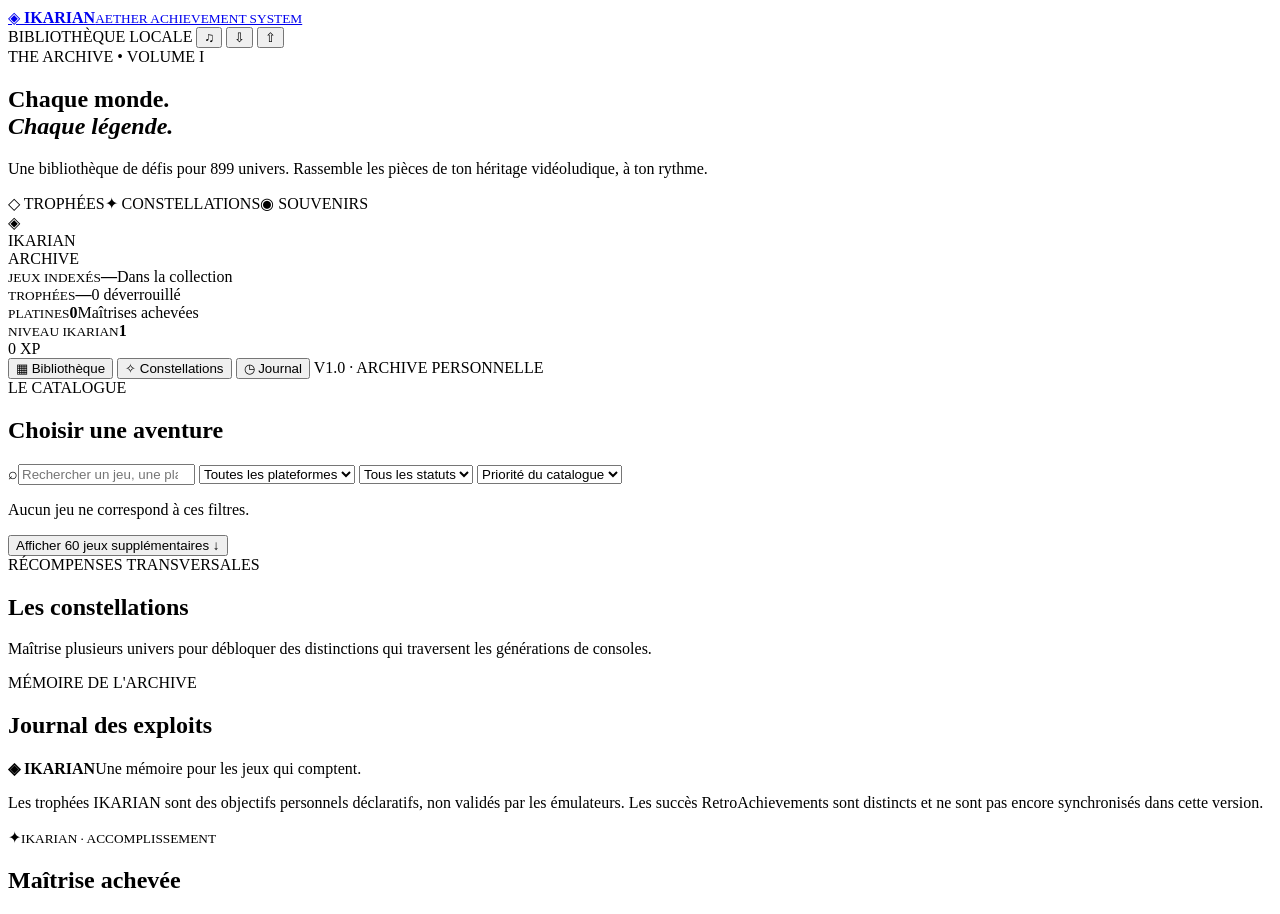
==== docs/ikarian/index.html @ 70b1ec7c "feat(ikarian): add responsive archive dashboard shell" ====
<!doctype html>
<html lang="fr">
<head>
  <meta charset="utf-8">
  <meta name="viewport" content="width=device-width,initial-scale=1,viewport-fit=cover">
  <meta name="theme-color" content="#090912">
  <meta name="description" content="IKARIAN — ton musée vivant de trophées et de collections rétro.">
  <title>IKARIAN — Aether Achievement System</title>
  <link rel="stylesheet" href="styles.css">
  <script src="app.js" defer></script>
</head>
<body>
  <div class="ambient ambient-1"></div><div class="ambient ambient-2"></div>
  <div class="shell">
    <header class="topbar">
      <a class="brand" href="./" aria-label="IKARIAN accueil">
        <span class="brand-mark">◈</span>
        <span><strong>IKARIAN</strong><small>AETHER ACHIEVEMENT SYSTEM</small></span>
      </a>
      <div class="top-actions">
        <span class="mode-chip"><span class="pulse"></span> BIBLIOTHÈQUE LOCALE</span>
        <button class="icon-button" id="sound" title="Activer / désactiver les sons" aria-label="Activer ou désactiver les sons">♫</button>
        <button class="icon-button" id="export" title="Exporter la sauvegarde" aria-label="Exporter la sauvegarde">⇩</button>
        <button class="icon-button" id="import" title="Importer une sauvegarde" aria-label="Importer une sauvegarde">⇧</button>
        <input id="importfile" type="file" accept=".json,application/json" hidden>
      </div>
    </header>

    <main>
      <section class="hero">
        <div class="hero-copy">
          <span class="eyebrow"><span class="eyebrow-line"></span> THE ARCHIVE • VOLUME I</span>
          <h1>Chaque monde.<br><em>Chaque légende.</em></h1>
          <p>Une bibliothèque de défis pour 899 univers. Rassemble les pièces de ton héritage vidéoludique, à ton rythme.</p>
          <div class="hero-tags"><span>◇ TROPHÉES</span><span>✦ CONSTELLATIONS</span><span>◉ SOUVENIRS</span></div>
        </div>
        <div class="hero-emblem" aria-hidden="true"><div class="emblem-rings"><div class="emblem-core">◈</div></div><span>IKARIAN<br>ARCHIVE</span></div>
      </section>

      <section class="stats" id="stats" aria-live="polite">
        <div class="stat"><small>JEUX INDEXÉS</small><strong id="stat-games">—</strong><span>Dans la collection</span></div>
        <div class="stat"><small>TROPHÉES</small><strong id="stat-trophies">—</strong><span id="stat-unlocks">0 déverrouillé</span></div>
        <div class="stat"><small>PLATINES</small><strong id="stat-platinum">0</strong><span>Maîtrises achevées</span></div>
        <div class="stat stat-level"><small>NIVEAU IKARIAN</small><strong id="stat-level">1</strong><div class="level-bar"><div id="level-progress"></div></div><span id="stat-xp">0 XP</span></div>
      </section>

      <nav class="tabs" aria-label="Sections IKARIAN">
        <button data-tab="collection" class="tab active">▦ <span>Bibliothèque</span></button>
        <button data-tab="constellations" class="tab">✧ <span>Constellations</span></button>
        <button data-tab="journal" class="tab">◷ <span>Journal</span></button>
        <span class="nav-right">V1.0 · ARCHIVE PERSONNELLE</span>
      </nav>

      <section id="collection-page" class="page">
        <div class="section-heading"><div><span class="kicker">LE CATALOGUE</span><h2>Choisir une aventure</h2></div><div class="result-count" id="counter"></div></div>
        <div class="filters">
          <label class="search-field"><span>⌕</span><input id="search" type="search" placeholder="Rechercher un jeu, une plateforme, un genre…" autocomplete="off" aria-label="Rechercher un jeu"></label>
          <select id="platform" aria-label="Filtrer par plateforme"><option value="">Toutes les plateformes</option></select>
          <select id="status" aria-label="Filtrer par progression"><option value="all">Tous les statuts</option><option value="new">À découvrir</option><option value="started">En cours</option><option value="complete">Platines</option><option value="favorites">Favoris</option></select>
          <select id="sort" aria-label="Trier les jeux"><option value="priority">Priorité du catalogue</option><option value="title">Titre A → Z</option><option value="progress">Progression</option><option value="platform">Plateforme</option></select>
        </div>
        <div class="games-grid" id="games"></div>
        <p class="empty hidden" id="empty">Aucun jeu ne correspond à ces filtres.</p>
        <div class="load-row"><button class="secondary-button hidden" id="more">Afficher 60 jeux supplémentaires ↓</button></div>
      </section>

      <section id="constellations-page" class="page hidden">
        <div class="section-heading"><div><span class="kicker">RÉCOMPENSES TRANSVERSALES</span><h2>Les constellations</h2></div></div>
        <p class="section-desc">Maîtrise plusieurs univers pour débloquer des distinctions qui traversent les générations de consoles.</p>
        <div class="constellation-grid" id="constellations"></div>
      </section>

      <section id="journal-page" class="page hidden">
        <div class="section-heading"><div><span class="kicker">MÉMOIRE DE L'ARCHIVE</span><h2>Journal des exploits</h2></div></div>
        <div class="journal" id="journal"></div>
      </section>

      <footer>
        <div><strong>◈ IKARIAN</strong><span>Une mémoire pour les jeux qui comptent.</span></div>
        <p>Les trophées IKARIAN sont des objectifs personnels déclaratifs, non validés par les émulateurs. Les succès RetroAchievements sont distincts et ne sont pas encore synchronisés dans cette version.</p>
      </footer>
    </main>
  </div>

  <dialog id="game-dialog" aria-labelledby="dialog-title">
    <div class="dialog-body">
      <div class="dialog-top"><span class="kicker" id="dialog-platform"></span><button id="close-dialog" class="icon-button" aria-label="Fermer">✕</button></div>
      <div class="dialog-title-row"><div><h2 id="dialog-title"></h2><p id="dialog-summary"></p></div><button id="favorite" class="favorite-button" aria-label="Ajouter aux favoris">☆</button></div>
      <div class="dialog-progress"><span id="dialog-progress-text"></span><strong id="dialog-percent"></strong><div class="progress-rail"><div id="dialog-progress-bar"></div></div></div>
      <p class="disclaimer">Défis IKARIAN personnels : tu valides manuellement ce que tu as réalisé. Aucun déblocage n'est présenté comme vérifié par le jeu.</p>
      <div class="trophy-list" id="trophy-list"></div>
      <label class="notes-label" for="notes">Carnet de voyage <small>(enregistré localement)</small></label>
      <textarea id="notes" placeholder="Une découverte, un souvenir, un objectif particulier…"></textarea>
      <div class="dialog-footer"><button id="save-note" class="primary-button">Enregistrer le carnet</button><span id="save-status" aria-live="polite"></span></div>
    </div>
  </dialog>
  <div id="toast-stack" class="toast-stack" aria-live="polite"></div>
  <div id="celebration" class="celebration hidden" aria-hidden="true"><div class="celebration-inner"><span class="burst-symbol">✦</span><small>IKARIAN · ACCOMPLISSEMENT</small><h2 id="celebration-title">Maîtrise achevée</h2><p id="celebration-subtitle"></p></div></div>
</body>
</html>
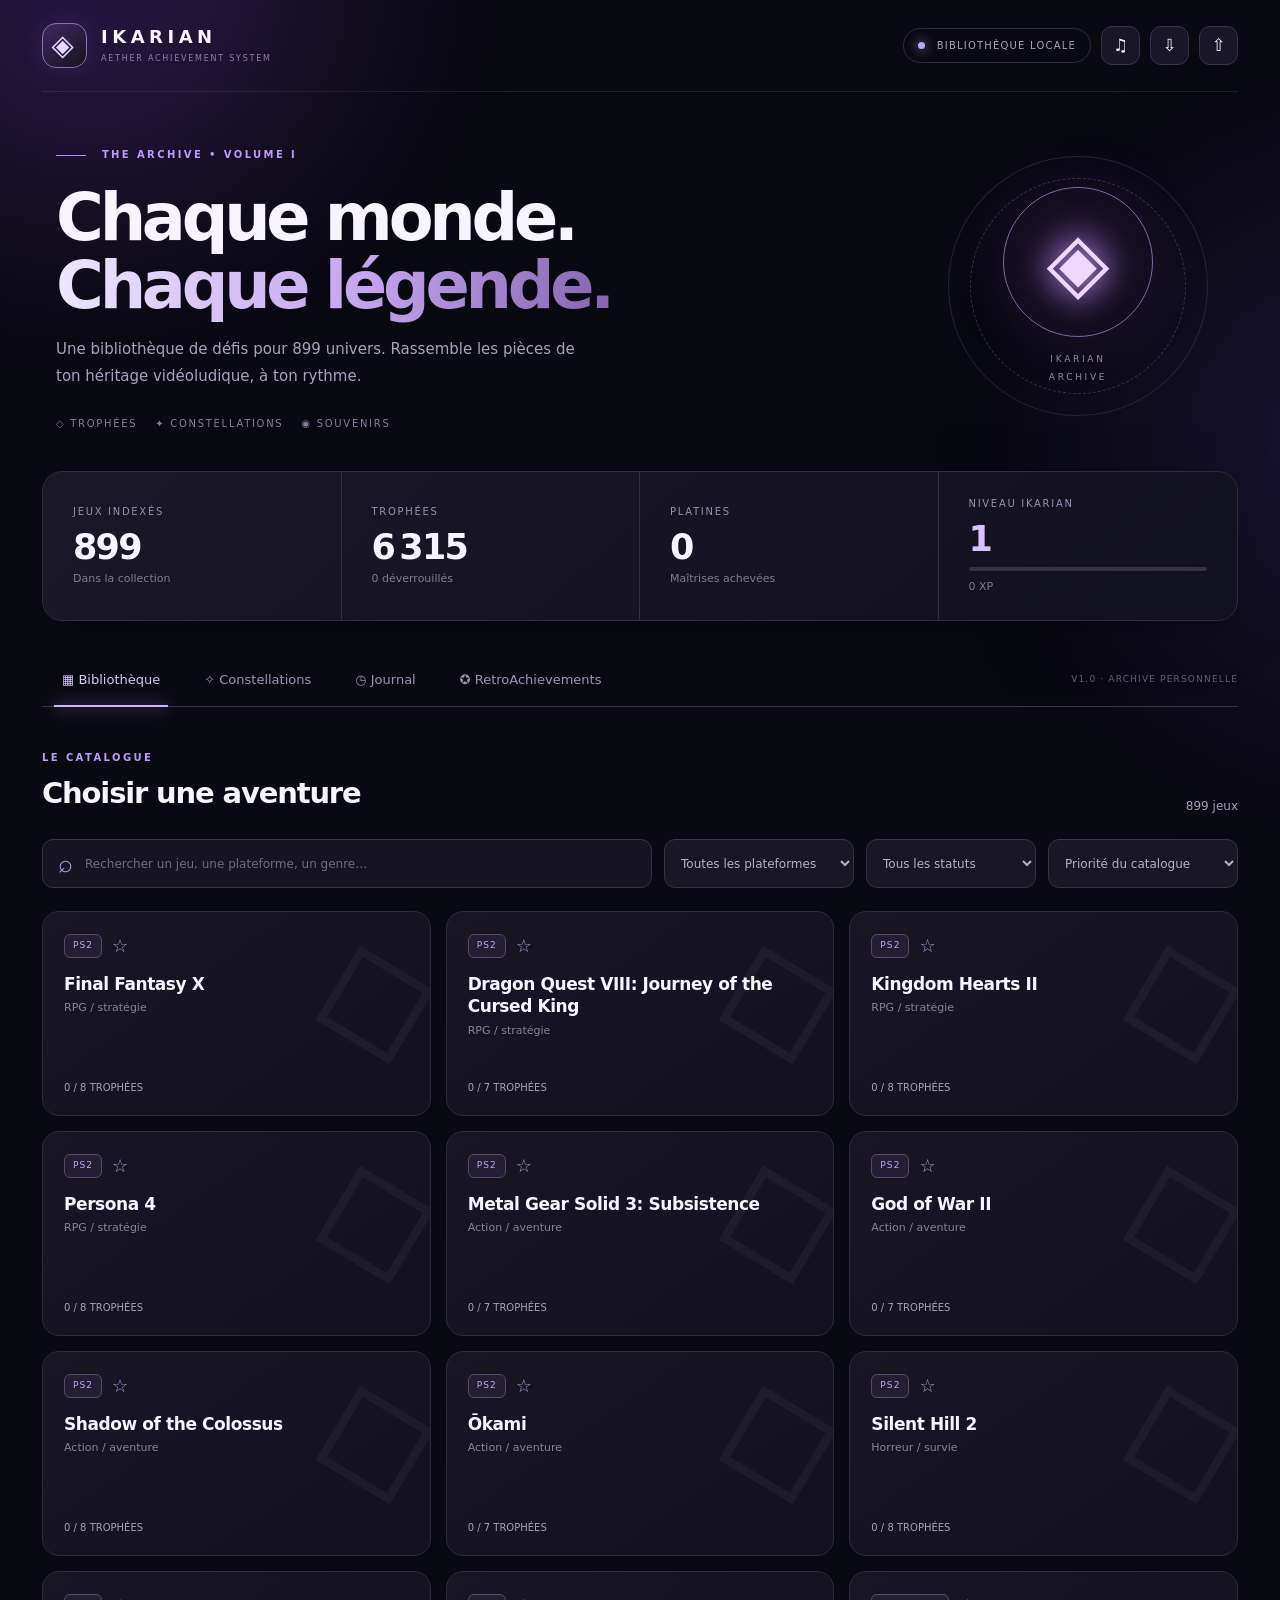
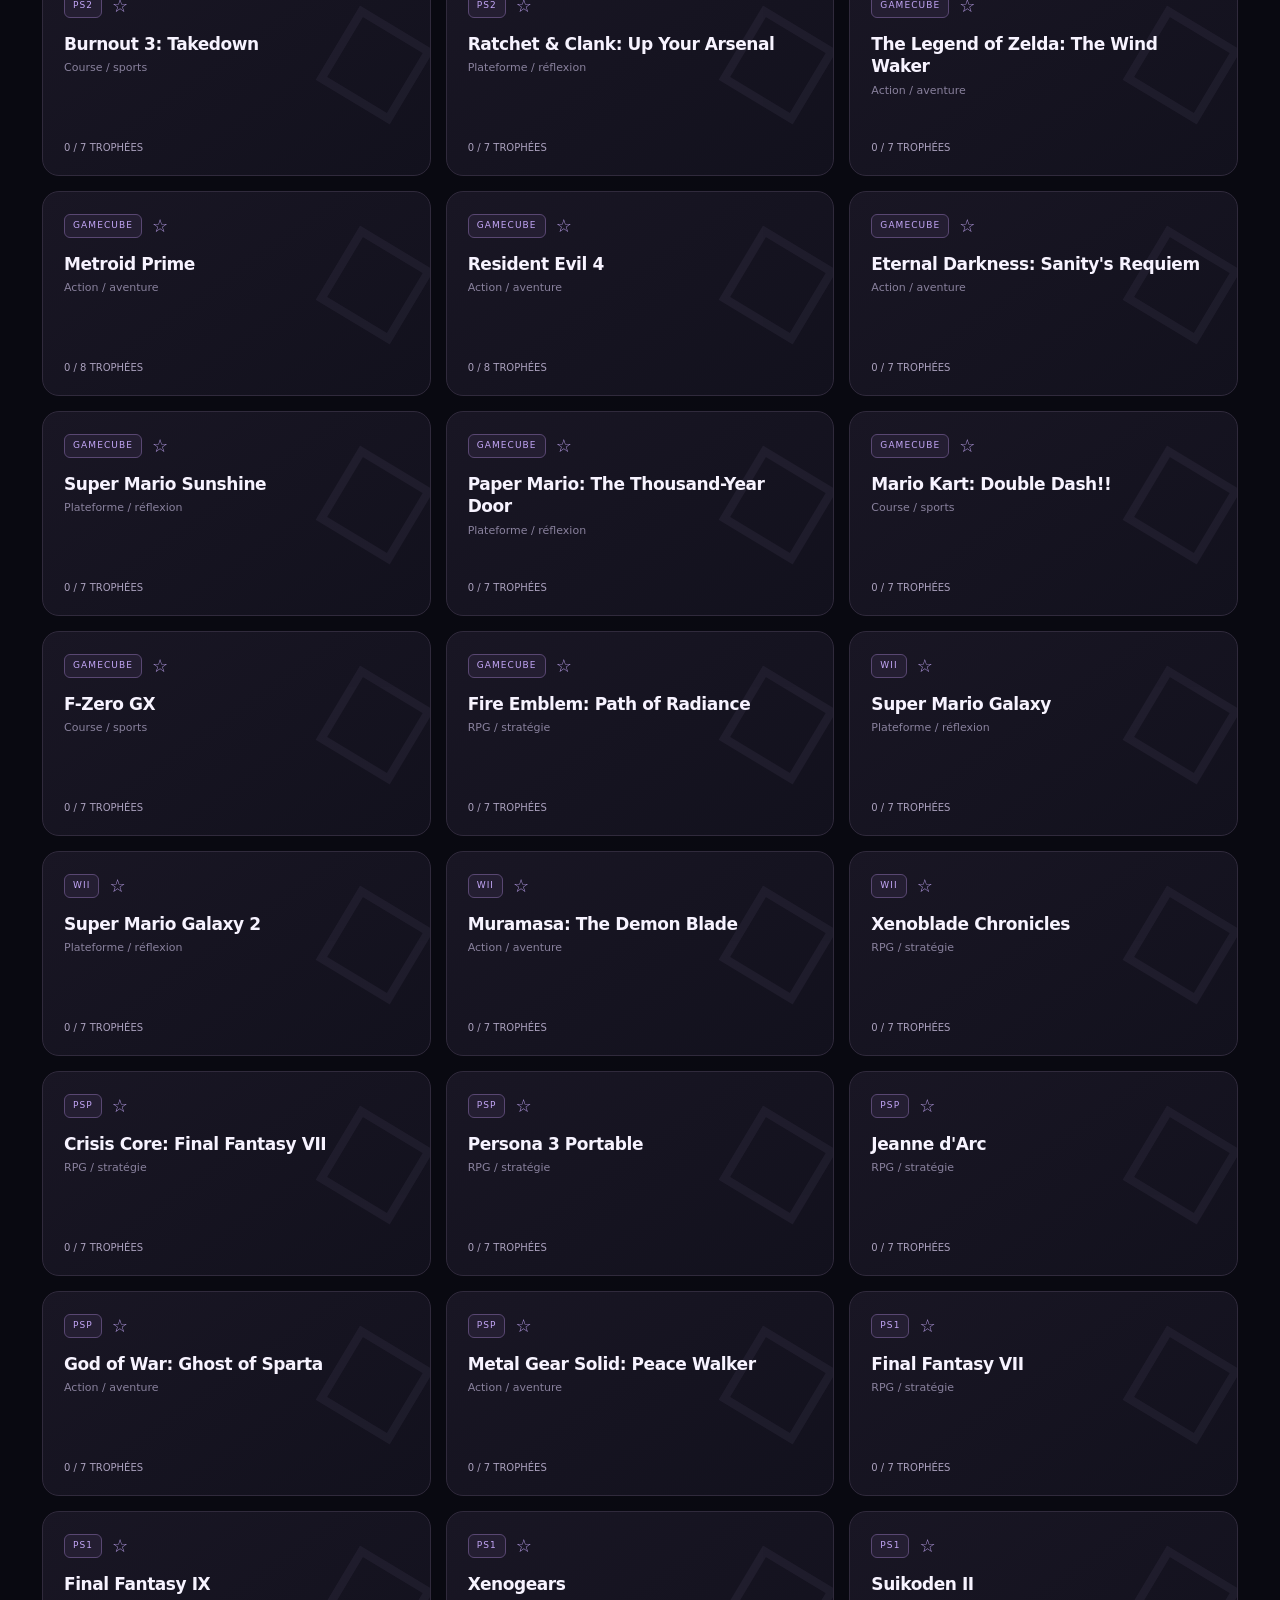
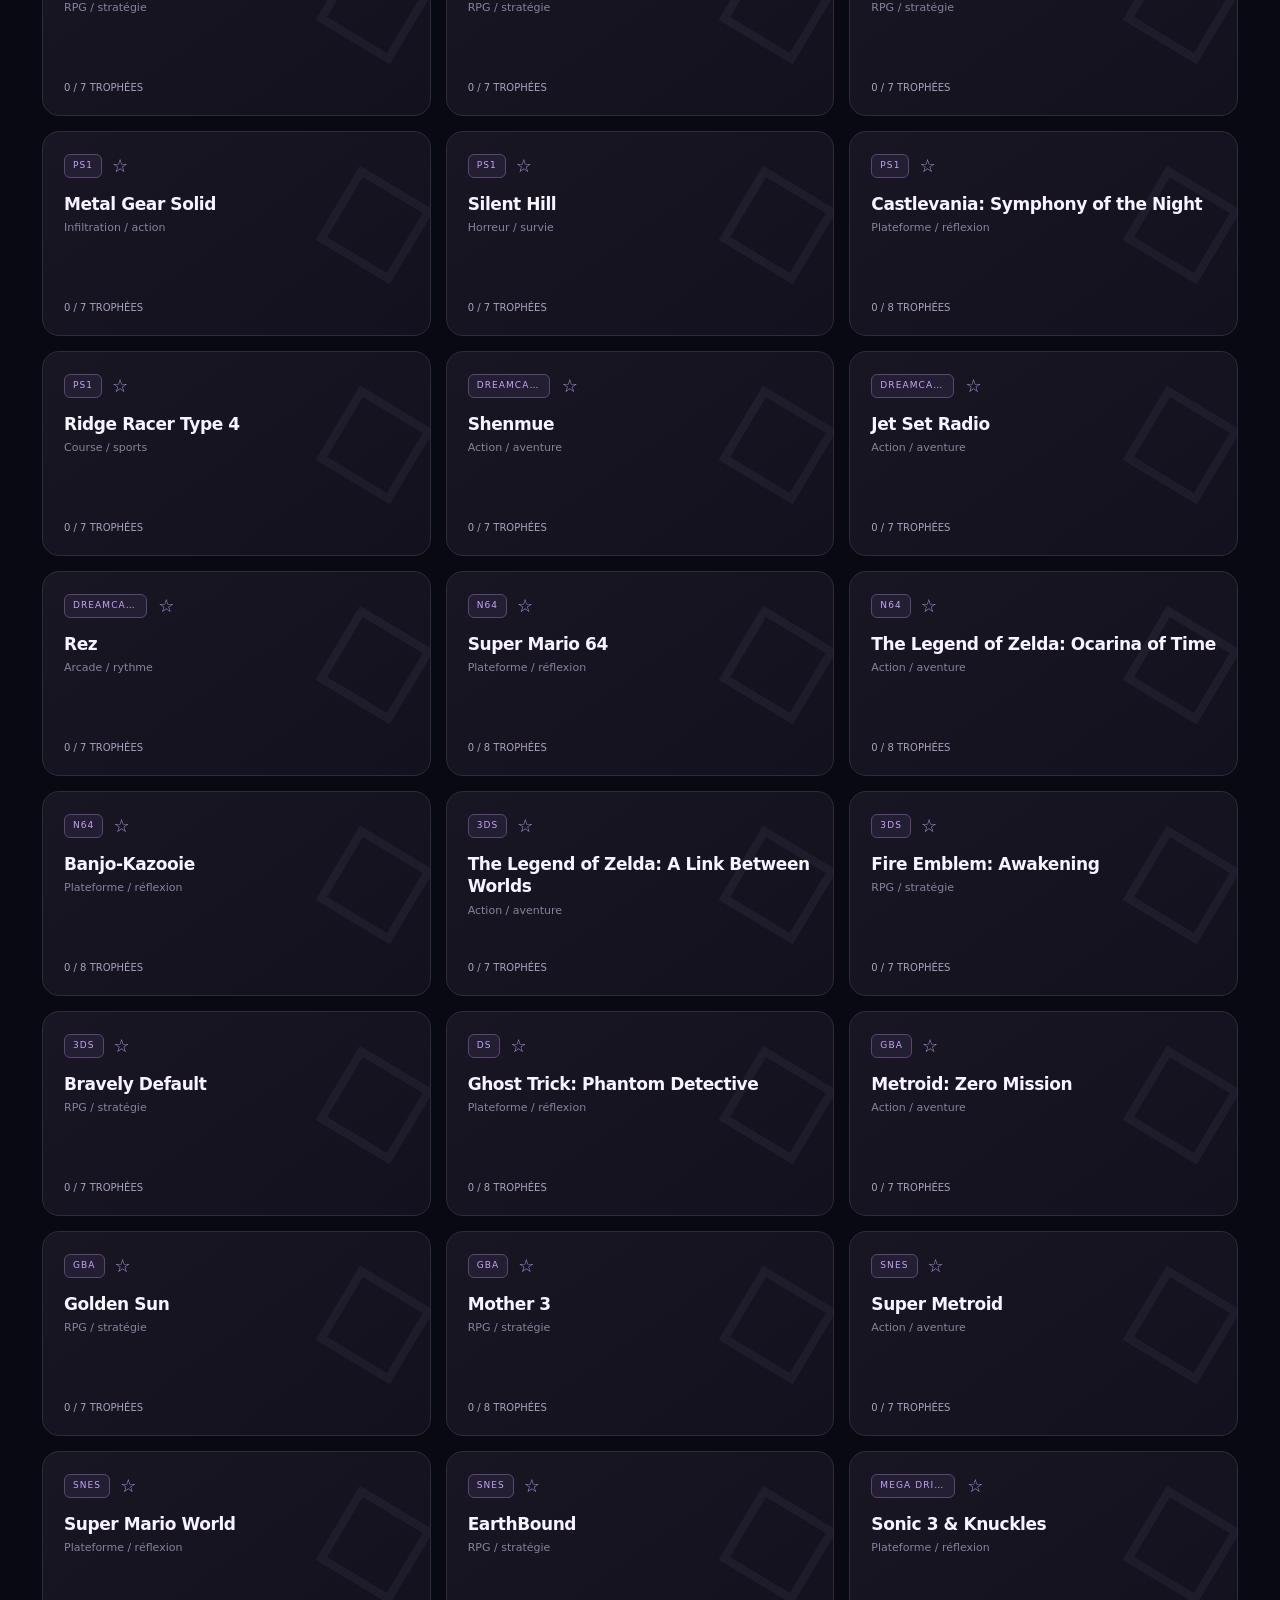
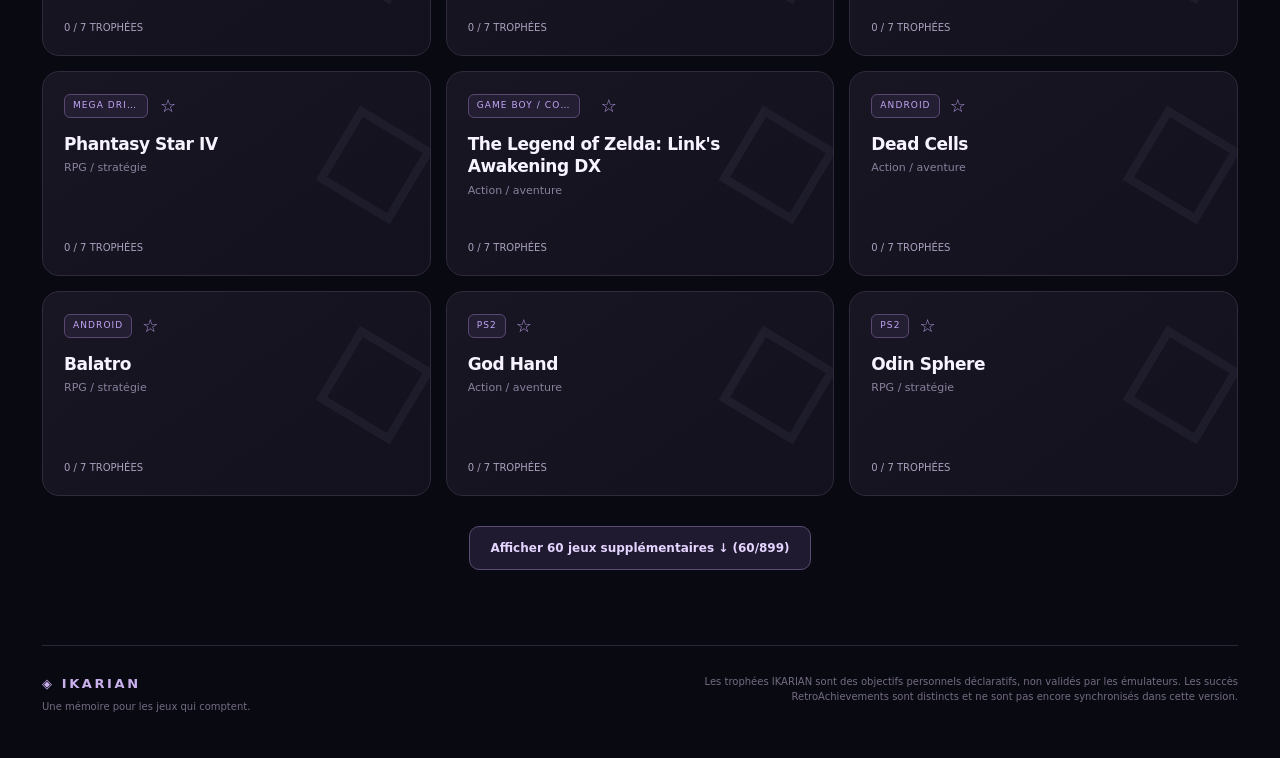
==== commit f3abdeb7: "feat(ikarian): add separate RetroAchievements import and history view" ====
--- a/docs/ikarian/index.html
+++ b/docs/ikarian/index.html
@@ -48,6 +48,7 @@
         <button data-tab="collection" class="tab active">▦ <span>Bibliothèque</span></button>
         <button data-tab="constellations" class="tab">✧ <span>Constellations</span></button>
         <button data-tab="journal" class="tab">◷ <span>Journal</span></button>
+        <button data-tab="retroachievements" class="tab">✪ <span>RetroAchievements</span></button>
         <span class="nav-right">V1.0 · ARCHIVE PERSONNELLE</span>
       </nav>
 
@@ -75,6 +76,17 @@
         <div class="journal" id="journal"></div>
       </section>
 
+      <section id="retroachievements-page" class="page hidden">
+        <div class="section-heading"><div><span class="kicker">SYNCHRONISATION EXTERNE</span><h2>RetroAchievements</h2></div></div>
+        <p class="section-desc">Consulte tes succès RetroAchievements importés depuis leur API. Ils restent distincts des défis personnels IKARIAN et ne donnent pas de XP IKARIAN.</p>
+        <div class="ra-tools">
+          <div><strong id="ra-user">Aucun compte importé</strong><p id="ra-summary">Pour commencer, exécute le script local ikarian/ra_sync.py, puis importe son JSON ici.</p></div>
+          <button id="ra-import" class="primary-button">Importer les succès RA ⇧</button>
+          <input id="ra-file" type="file" accept=".json,application/json" hidden>
+        </div>
+        <div id="ra-list" class="journal"></div>
+      </section>
+
       <footer>
         <div><strong>◈ IKARIAN</strong><span>Une mémoire pour les jeux qui comptent.</span></div>
         <p>Les trophées IKARIAN sont des objectifs personnels déclaratifs, non validés par les émulateurs. Les succès RetroAchievements sont distincts et ne sont pas encore synchronisés dans cette version.</p>
@@ -89,6 +101,7 @@
       <div class="dialog-progress"><span id="dialog-progress-text"></span><strong id="dialog-percent"></strong><div class="progress-rail"><div id="dialog-progress-bar"></div></div></div>
       <p class="disclaimer">Défis IKARIAN personnels : tu valides manuellement ce que tu as réalisé. Aucun déblocage n'est présenté comme vérifié par le jeu.</p>
       <div class="trophy-list" id="trophy-list"></div>
+      <div id="ra-game" class="ra-game hidden"></div>
       <label class="notes-label" for="notes">Carnet de voyage <small>(enregistré localement)</small></label>
       <textarea id="notes" placeholder="Une découverte, un souvenir, un objectif particulier…"></textarea>
       <div class="dialog-footer"><button id="save-note" class="primary-button">Enregistrer le carnet</button><span id="save-status" aria-live="polite"></span></div>
--- a/docs/ikarian/styles.css
+++ b/docs/ikarian/styles.css
@@ -0,0 +1,2 @@
+:root{--bg:#090911;--panel:#13121e;--panel2:#191727;--line:#302a43;--text:#f7f3ff;--muted:#9d94b2;--lav:#bca4ff;--bright:#dbbcff;--gold:#ecc687;--silver:#9bb8d3;--bronze:#d1a18b;--radius:19px;--shadow:0 24px 80px #0008}
+*{box-sizing:border-box}html{scroll-behavior:smooth}body{margin:0;background:var(--bg);color:var(--text);font:15px/1.5 Inter,ui-sans-serif,system-ui,-apple-system,'Segoe UI',sans-serif;min-height:100vh}button,select,input,textarea{font:inherit}button{cursor:pointer;color:inherit}button:focus-visible,input:focus-visible,select:focus-visible,textarea:focus-visible{outline:2px solid var(--lav);outline-offset:3px}.hidden{display:none!important}a{color:inherit;text-decoration:none}.ambient{position:fixed;z-index:-1;pointer-events:none;border-radius:50%;filter:blur(100px);opacity:.24}.ambient-1{width:500px;height:500px;top:-280px;left:-160px;background:#7a40c7}.ambient-2{width:500px;height:500px;top:200px;right:-340px;background:#442c8a}.shell{max-width:1400px;margin:auto;padding:0 42px}.topbar{height:92px;display:flex;align-items:center;justify-content:space-between;border-bottom:1px solid #ffffff16;gap:20px}.brand{display:flex;align-items:center;gap:14px;letter-spacing:.25em}.brand-mark{width:45px;height:45px;display:grid;place-items:center;border:1px solid #8a72b1;border-radius:14px;background:linear-gradient(145deg,#3e295f,#151320);font-size:29px;color:#e7d8ff;box-shadow:0 0 27px #996eff23}.brand strong{display:block;font-size:18px;letter-spacing:.25em;line-height:1.2}.brand small{display:block;color:#8e7ca8;font-size:8px;letter-spacing:.22em;margin-top:6px}.top-actions{display:flex;align-items:center;gap:10px}.mode-chip{font-size:10px;color:#aaa1bf;border:1px solid #302945;border-radius:40px;padding:9px 14px;letter-spacing:.12em;white-space:nowrap}.pulse{display:inline-block;width:7px;height:7px;background:#bba6f7;box-shadow:0 0 12px #bd9fff;border-radius:50%;margin-right:7px}.icon-button{background:#191629;border:1px solid #3a304e;border-radius:11px;width:39px;height:39px;font-size:17px;transition:.2s}.icon-button:hover,.favorite-button:hover{border-color:#b89ef7;background:#2c2543}.hero{min-height:345px;display:flex;align-items:center;justify-content:space-between;padding:50px 30px 40px 14px;gap:25px}.hero-copy{max-width:710px}.eyebrow,.kicker{font-size:10px;font-weight:650;letter-spacing:.24em;color:#be9afc}.eyebrow-line{display:inline-block;width:30px;height:1px;background:#b48dff;vertical-align:middle;margin-right:10px}.hero h1{font-size:clamp(40px,5.1vw,78px);letter-spacing:-.065em;line-height:1.05;font-weight:640;margin:18px 0 16px}.hero h1 em{font-style:normal;background:linear-gradient(100deg,#eee8ff 0%,#c5a5ef 55%,#8463af 100%);color:transparent;background-clip:text}.hero p{color:#aaa1be;max-width:525px;font-size:15px;line-height:1.8}.hero-tags{display:flex;gap:18px;flex-wrap:wrap;margin-top:26px;font-size:10px;letter-spacing:.17em;color:#8b7b9e}.hero-emblem{width:260px;height:260px;display:flex;align-items:center;justify-content:center;flex-direction:column;position:relative;isolation:isolate;flex-shrink:0}.hero-emblem:before{content:'';position:absolute;inset:0;border:1px solid #655085;border-radius:50%;opacity:.33;transform:rotate(-12deg)}.hero-emblem:after{content:'';position:absolute;inset:22px;border:1px dashed #9379a85e;border-radius:50%;animation:spin 90s linear infinite}.emblem-rings{height:150px;width:150px;display:grid;place-items:center;background:radial-gradient(circle,#37214c 0,#0e0c1a 65%);border:1px solid #8269ad;border-radius:50%;box-shadow:0 0 55px #713da531,inset 0 0 30px #4c257333}.emblem-core{font-size:82px;color:#f1d7ff;text-shadow:0 0 30px #c69fff;line-height:1}.hero-emblem>span{font-size:9px;letter-spacing:.3em;color:#9684ad;text-align:center;line-height:2;margin-top:13px}.stats{display:grid;grid-template-columns:repeat(4,1fr);background:linear-gradient(140deg,#1a1727,#12111e);border:1px solid #30293f;border-radius:20px;overflow:hidden;box-shadow:0 15px 60px #0003}.stat{padding:24px 30px;min-height:136px;display:flex;flex-direction:column;justify-content:center;border-right:1px solid #342e42}.stat:last-child{border-right:0}.stat small{font-size:10px;letter-spacing:.17em;color:#9b8db4}.stat strong{font-size:35px;letter-spacing:-.05em;line-height:1.25;font-weight:650;margin:7px 0 2px;font-variant-numeric:tabular-nums}.stat>span{font-size:11px;color:#847a96}.stat-level strong{color:#dac0ff}.level-bar{height:4px;background:#393046;border-radius:12px;overflow:hidden;margin:4px 0 8px}.level-bar div{height:100%;width:0;background:linear-gradient(90deg,#7d5ec7,#c9a7ff);transition:width .45s}.tabs{display:flex;align-items:center;gap:4px;border-bottom:1px solid #393042;margin-top:32px;margin-bottom:38px}.tab{border:0;background:none;padding:17px 20px;color:#9d94b1;position:relative;font-size:13px;transition:.2s}.tab:hover{color:#f7f3ff}.tab.active{color:#d9c4ff}.tab.active:after{content:'';height:2px;background:#cdb4ff;position:absolute;bottom:-1px;left:12px;right:12px;box-shadow:0 0 16px #b088f7}.nav-right{margin-left:auto;color:#655c77;font-size:9px;letter-spacing:.13em}.section-heading{display:flex;align-items:end;justify-content:space-between;gap:20px;margin-bottom:24px}.section-heading h2{font-size:29px;letter-spacing:-.04em;font-weight:580;margin:4px 0 0}.result-count{color:#a99bbc;font-size:12px}.section-desc{color:#aaa0b9;max-width:690px;margin:-7px 0 29px}.filters{display:grid;grid-template-columns:minmax(260px,1fr) 190px 170px 190px;gap:12px;margin-bottom:23px}.search-field{background:#161421;border:1px solid #393147;border-radius:11px;display:flex;align-items:center;gap:10px;padding:0 15px}.search-field span{font-size:25px;color:#b99be5}.search-field input{height:47px;width:100%;border:0;outline:0;background:none;color:#f7f3ff;min-width:0;font-size:12px}.search-field input::placeholder{color:#726a80}.filters select{min-width:0;background:#191625;color:#b9b0c8;border:1px solid #393147;border-radius:11px;padding:0 12px;height:49px;font-size:12px}.games-grid{display:grid;grid-template-columns:repeat(3,minmax(0,1fr));gap:15px}.game{display:flex;flex-direction:column;min-height:205px;text-align:left;background:linear-gradient(145deg,#191624,#12111d);border:1px solid #302a3c;border-radius:17px;padding:20px 21px;position:relative;overflow:hidden;transition:transform .18s,background .18s,border-color .18s;isolation:isolate}.game:hover{transform:translateY(-3px);border-color:#9279bc;background:#1e1a2e}.game::before{content:'◇';position:absolute;right:-3px;top:-40px;font-size:160px;opacity:.055;color:#d6c1ff;transform:rotate(-14deg);z-index:-1}.game-top{display:flex;align-items:center;justify-content:space-between;gap:10px}.platform-pill{font-size:9px;letter-spacing:.12em;text-transform:uppercase;color:#c3a6f7;border:1px solid #594772;background:#241e32;border-radius:6px;padding:4px 8px;max-width:75%;white-space:nowrap;overflow:hidden;text-overflow:ellipsis}.game-favorite{font-size:18px;color:#ad94db}.game h3{font-size:17px;line-height:1.3;letter-spacing:-.025em;font-weight:620;margin:14px 0 5px;overflow-wrap:anywhere}.game .genre{color:#89819d;font-size:11px}.game-bottom{display:flex;align-items:center;justify-content:space-between;gap:12px;margin-top:auto;padding-top:18px}.game-count{font-size:10px;color:#aaa0bd;white-space:nowrap}.progress-rail{background:#383147;border-radius:50px;height:4px;overflow:hidden}.progress-rail>div{height:100%;background:linear-gradient(90deg,#8665c9,#dbbaff);width:0;transition:width .3s}.game-bar{flex:1;max-width:120px}.mastered{color:#f1c787!important}.game.mastered-card{border-color:#806a48}.game.mastered-card:after{content:'✦';position:absolute;right:15px;bottom:38px;color:#f3d398;opacity:.65}.load-row{text-align:center;padding:30px 0 60px}.secondary-button,.primary-button{border-radius:10px;padding:12px 20px;border:1px solid #5c4b76;background:#201a30;color:#e4d4ff;font-weight:550;font-size:12px}.secondary-button:hover{background:#332647}.primary-button{color:#120b20;border:0;background:linear-gradient(95deg,#c3a4ff,#f1dfff)}.primary-button:hover{filter:brightness(1.08)}.empty{padding:60px;text-align:center;color:#b8acc8}.constellation-grid{display:grid;grid-template-columns:repeat(3,minmax(0,1fr));gap:16px;padding-bottom:60px}.constellation{border:1px solid #3d3451;border-radius:17px;padding:24px;background:linear-gradient(135deg,#1b172b,#13111e);min-height:180px}.constellation-icon{font-size:26px;color:#d9bcfc}.constellation h3{font-size:16px;margin:12px 0 4px}.constellation p{color:#9e92ad;font-size:12px;margin:0 0 20px}.constellation-info{display:flex;justify-content:space-between;color:#aaa0bc;font-size:11px;margin-bottom:7px}.constellation.done{border-color:#aa8557;background:linear-gradient(135deg,#33251e,#181220)}.constellation.done .constellation-icon{color:#f9d29c}.journal{display:flex;flex-direction:column;gap:12px;min-height:120px;padding-bottom:50px}.journal-item{display:flex;gap:16px;align-items:center;padding:17px 20px;border:1px solid #342c44;border-radius:13px;background:#171321}.journal-symbol{font-size:26px;color:#bb9bef;width:38px;text-align:center}.journal-item strong{display:block}.journal-item span{color:#8f86a0;font-size:12px}.journal-item time{margin-left:auto;color:#a29ab1;font-size:11px;white-space:nowrap}footer{border-top:1px solid #2c2639;display:flex;justify-content:space-between;gap:30px;padding:28px 0 42px;margin-top:15px}footer div{min-width:200px}footer strong{display:block;font-size:13px;letter-spacing:.2em;color:#cab1ed}footer span,footer p{font-size:10px;color:#746c83}footer p{max-width:600px;margin:0;text-align:right}dialog{position:fixed;border:1px solid #655278;background:linear-gradient(145deg,#211b32,#12111d);box-shadow:var(--shadow);border-radius:21px;width:min(790px,calc(100vw - 24px));max-height:min(90vh,930px);padding:0;color:#f4ecff;overflow:auto}dialog::backdrop{background:#080710de;backdrop-filter:blur(11px)}.dialog-body{padding:28px 32px 35px}.dialog-top,.dialog-title-row{display:flex;align-items:center;justify-content:space-between;gap:12px}.dialog-title-row{align-items:start;margin-top:11px}.dialog-title-row h2{font-size:30px;letter-spacing:-.045em;line-height:1.15;margin:0 0 7px}.dialog-title-row p{margin:0;color:#a397b6;font-size:12px}.favorite-button{font-size:28px;color:#c5a7ff;border:1px solid #3b3152;background:#261e37;border-radius:12px;width:45px;height:45px;flex-shrink:0}.dialog-progress{display:grid;grid-template-columns:1fr auto;gap:5px;margin:25px 0 8px;font-size:11px;color:#bdb1d2}.dialog-progress .progress-rail{grid-column:1/-1;height:5px}.dialog-progress strong{font-size:13px;color:#ded1fc}.disclaimer{color:#887d9d;font-size:11px;border:1px dashed #4b3c60;border-radius:9px;padding:10px 12px;margin:17px 0}.trophy-list{display:flex;flex-direction:column;gap:9px}.trophy-item{display:flex;align-items:center;gap:12px;text-align:left;width:100%;background:#1c172a;border:1px solid #39314c;border-radius:11px;padding:12px 14px}.trophy-item:hover{border-color:#8f76b6}.trophy-item.locked{opacity:.82}.trophy-icon{width:43px;height:43px;border:1px solid #5c4c69;background:#292237;border-radius:10px;display:grid;place-items:center;flex-shrink:0;font-size:24px}.rarity-bronze .trophy-icon{color:var(--bronze)}.rarity-silver .trophy-icon{color:var(--silver)}.rarity-gold .trophy-icon{color:var(--gold)}.rarity-platinum .trophy-icon{color:#e4d5ff}.rarity-mythic .trophy-icon{color:#fdcf96}.trophy-item.unlocked{border-color:#665880;background:#282039}.trophy-title{font-size:13px;font-weight:650}.trophy-description{font-size:11px;line-height:1.5;color:#a89cb7;margin-top:3px}.trophy-kind{color:#9589a9;font-size:9px;letter-spacing:.08em;text-transform:uppercase;white-space:nowrap}.trophy-right{margin-left:auto;text-align:right;flex-shrink:0}.trophy-right strong{display:block;color:#c9acff;font-size:11px}.trophy-right span{display:block;color:#888098;font-size:9px;margin-top:3px}.notes-label{display:block;margin-top:24px;margin-bottom:8px;font-weight:650;font-size:12px}.notes-label small{color:#8e83a5;font-size:10px;font-weight:400;margin-left:5px}textarea{resize:vertical;min-height:90px;width:100%;background:#12101d;border:1px solid #443654;border-radius:11px;padding:13px;color:#e7dafd;font-size:12px;line-height:1.6}textarea::placeholder{color:#706582}.dialog-footer{display:flex;justify-content:space-between;align-items:center;margin-top:12px;font-size:11px;color:#c3b5dc}.toast-stack{position:fixed;bottom:30px;right:28px;z-index:2000;display:flex;flex-direction:column;gap:10px;max-width:min(420px,calc(100vw - 36px));pointer-events:none}.toast{pointer-events:auto;display:flex;gap:13px;align-items:center;min-height:73px;background:linear-gradient(115deg,#322344,#181322);box-shadow:0 12px 45px #0009;border:1px solid #8769b2;border-radius:14px;padding:13px 18px;animation:toastIn .36s cubic-bezier(.22,1,.36,1)}.toast-symbol{font-size:29px;color:#efd2ff;text-shadow:0 0 23px #be8bff}.toast strong{display:block;font-size:13px}.toast span{color:#b9a7cf;display:block;font-size:11px}.toast small{color:#e5ca92;font-size:9px;letter-spacing:.1em}.toast.error{border-color:#b56d74}.celebration{position:fixed;inset:0;z-index:2100;display:grid;place-items:center;background:#0a0710d4;backdrop-filter:blur(18px);animation:fadeIn .3s}.celebration-inner{text-align:center;padding:32px;max-width:90vw}.burst-symbol{display:block;font-size:100px;color:#f6dab7;text-shadow:0 0 75px #bb81ff;animation:burst 1.5s ease-in-out infinite alternate}.celebration small{letter-spacing:.28em;color:#d0b1ef}.celebration h2{font-size:clamp(31px,5vw,60px);letter-spacing:-.05em;margin:14px 0}.celebration p{color:#b7a8c6}body.modal-open{overflow:hidden}@keyframes spin{to{transform:rotate(360deg)}}@keyframes toastIn{from{opacity:0;transform:translateY(24px) scale(.96)}to{opacity:1;transform:translateY(0) scale(1)}}@keyframes fadeIn{from{opacity:0}to{opacity:1}}@keyframes burst{from{transform:scale(.85) rotate(-9deg);filter:brightness(.8)}to{transform:scale(1.05) rotate(7deg);filter:brightness(1.5)}}@media(max-width:1050px){.shell{padding:0 22px}.filters{grid-template-columns:minmax(250px,1fr) 1fr 1fr}.filters #sort{grid-column:3}.filters .search-field{grid-column:1/-1}.games-grid,.constellation-grid{grid-template-columns:repeat(2,minmax(0,1fr))}.hero-emblem{width:190px;height:190px}.hero{min-height:300px}}@media(max-width:680px){.shell{padding:0 14px}.topbar{height:75px}.brand small{font-size:7px}.brand-mark{width:40px;height:40px}.mode-chip{display:none}.top-actions{gap:5px}.icon-button{width:33px;height:33px;font-size:14px}.hero{padding:40px 3px 25px;min-height:280px}.hero-emblem{display:none}.hero h1{font-size:clamp(40px,10vw,58px)}.hero p{font-size:13px}.hero-tags{gap:10px;font-size:9px}.stats{grid-template-columns:repeat(2,1fr)}.stat{min-height:108px;padding:16px;border-bottom:1px solid #3a2c4e}.stat:nth-child(2){border-right:0}.stat:nth-child(n+3){border-bottom:0}.stat strong{font-size:27px}.tabs{margin-top:23px;margin-bottom:27px;gap:0}.tab{padding:15px 11px;font-size:12px}.nav-right{display:none}.section-heading h2{font-size:25px}.filters{grid-template-columns:1fr 1fr;gap:8px}.filters #sort{grid-column:auto}.filters select{font-size:11px}.games-grid,.constellation-grid{grid-template-columns:1fr;gap:11px}.game{min-height:160px;padding:16px}.game h3{font-size:16px}.dialog-body{padding:20px 16px}.dialog-title-row h2{font-size:24px}.trophy-item{padding:10px 9px;gap:8px}.trophy-icon{width:36px;height:36px;font-size:20px}.trophy-description{font-size:10px}.trophy-kind{font-size:8px}.trophy-right strong{font-size:10px}footer{display:block}footer p{text-align:left;margin-top:12px}}@media(prefers-reduced-motion:reduce){*,*::before,*::after{animation:none!important;transition:none!important;scroll-behavior:auto!important}}
